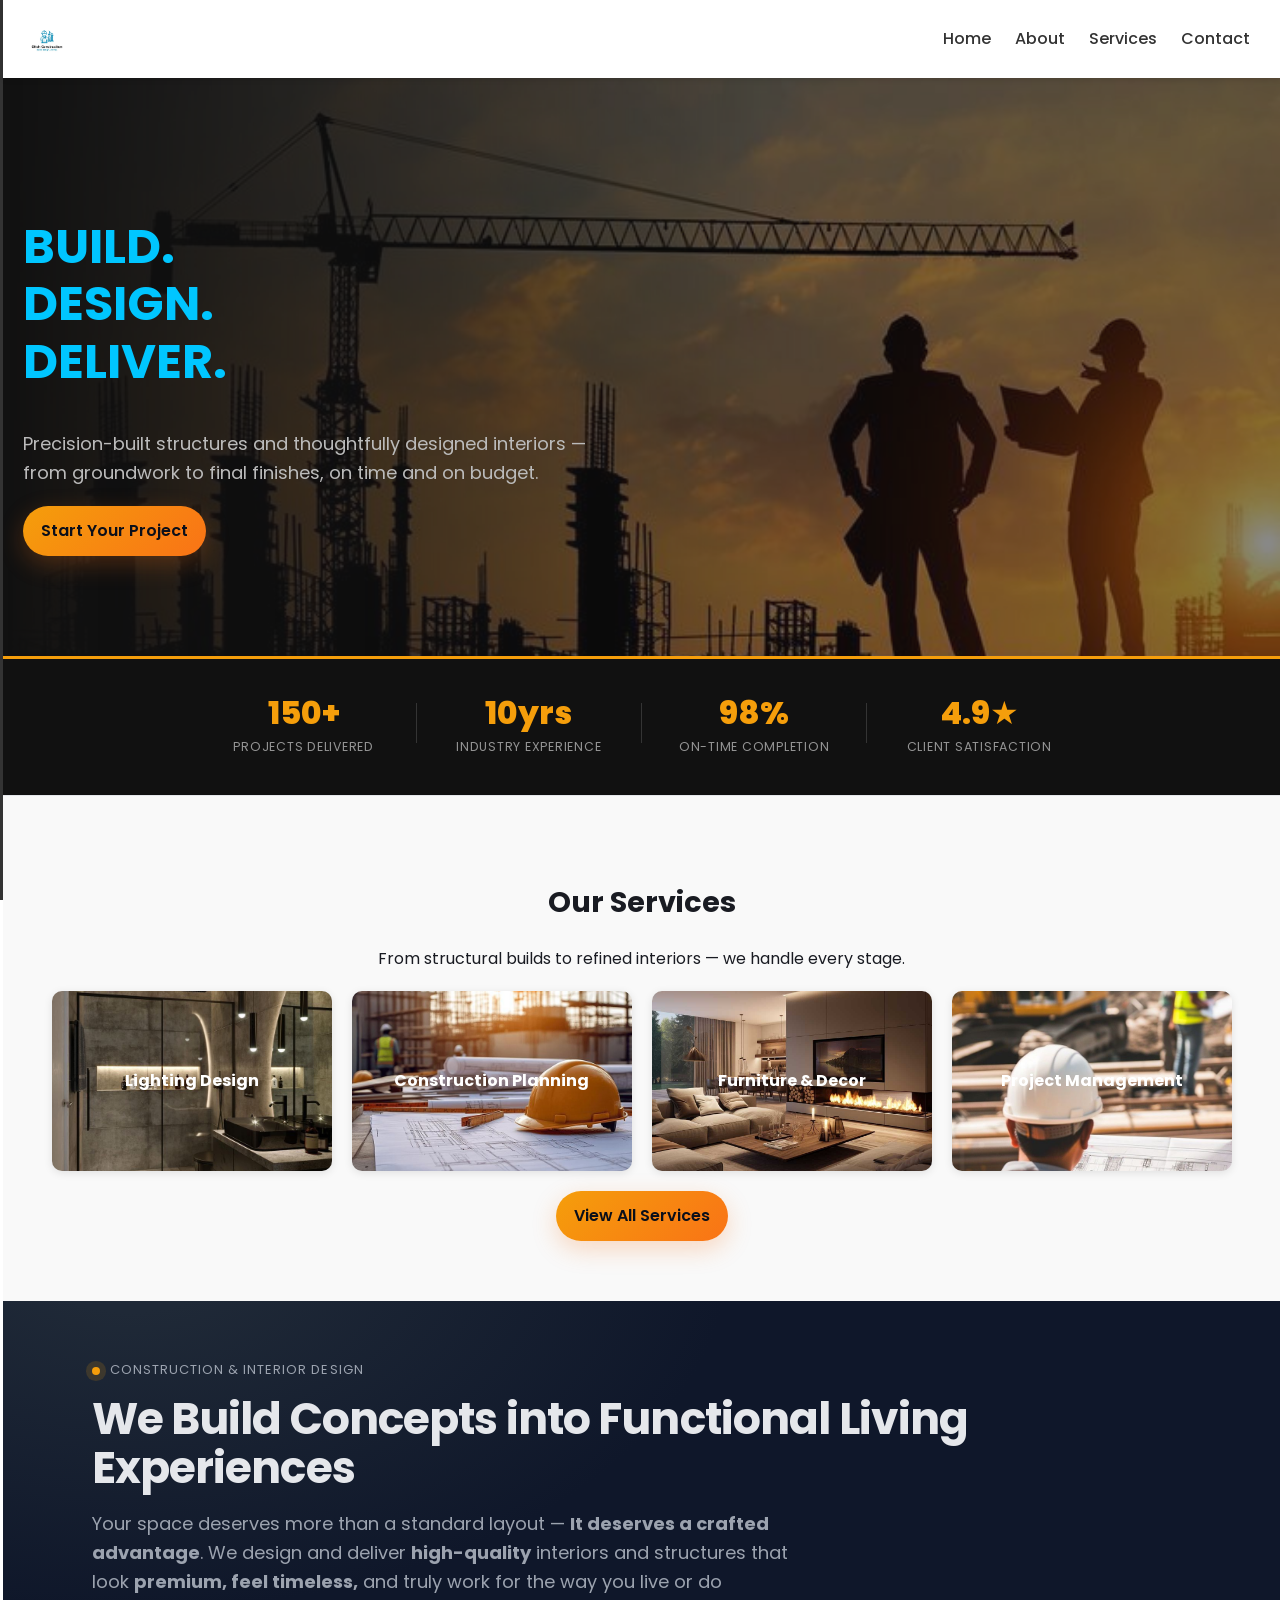
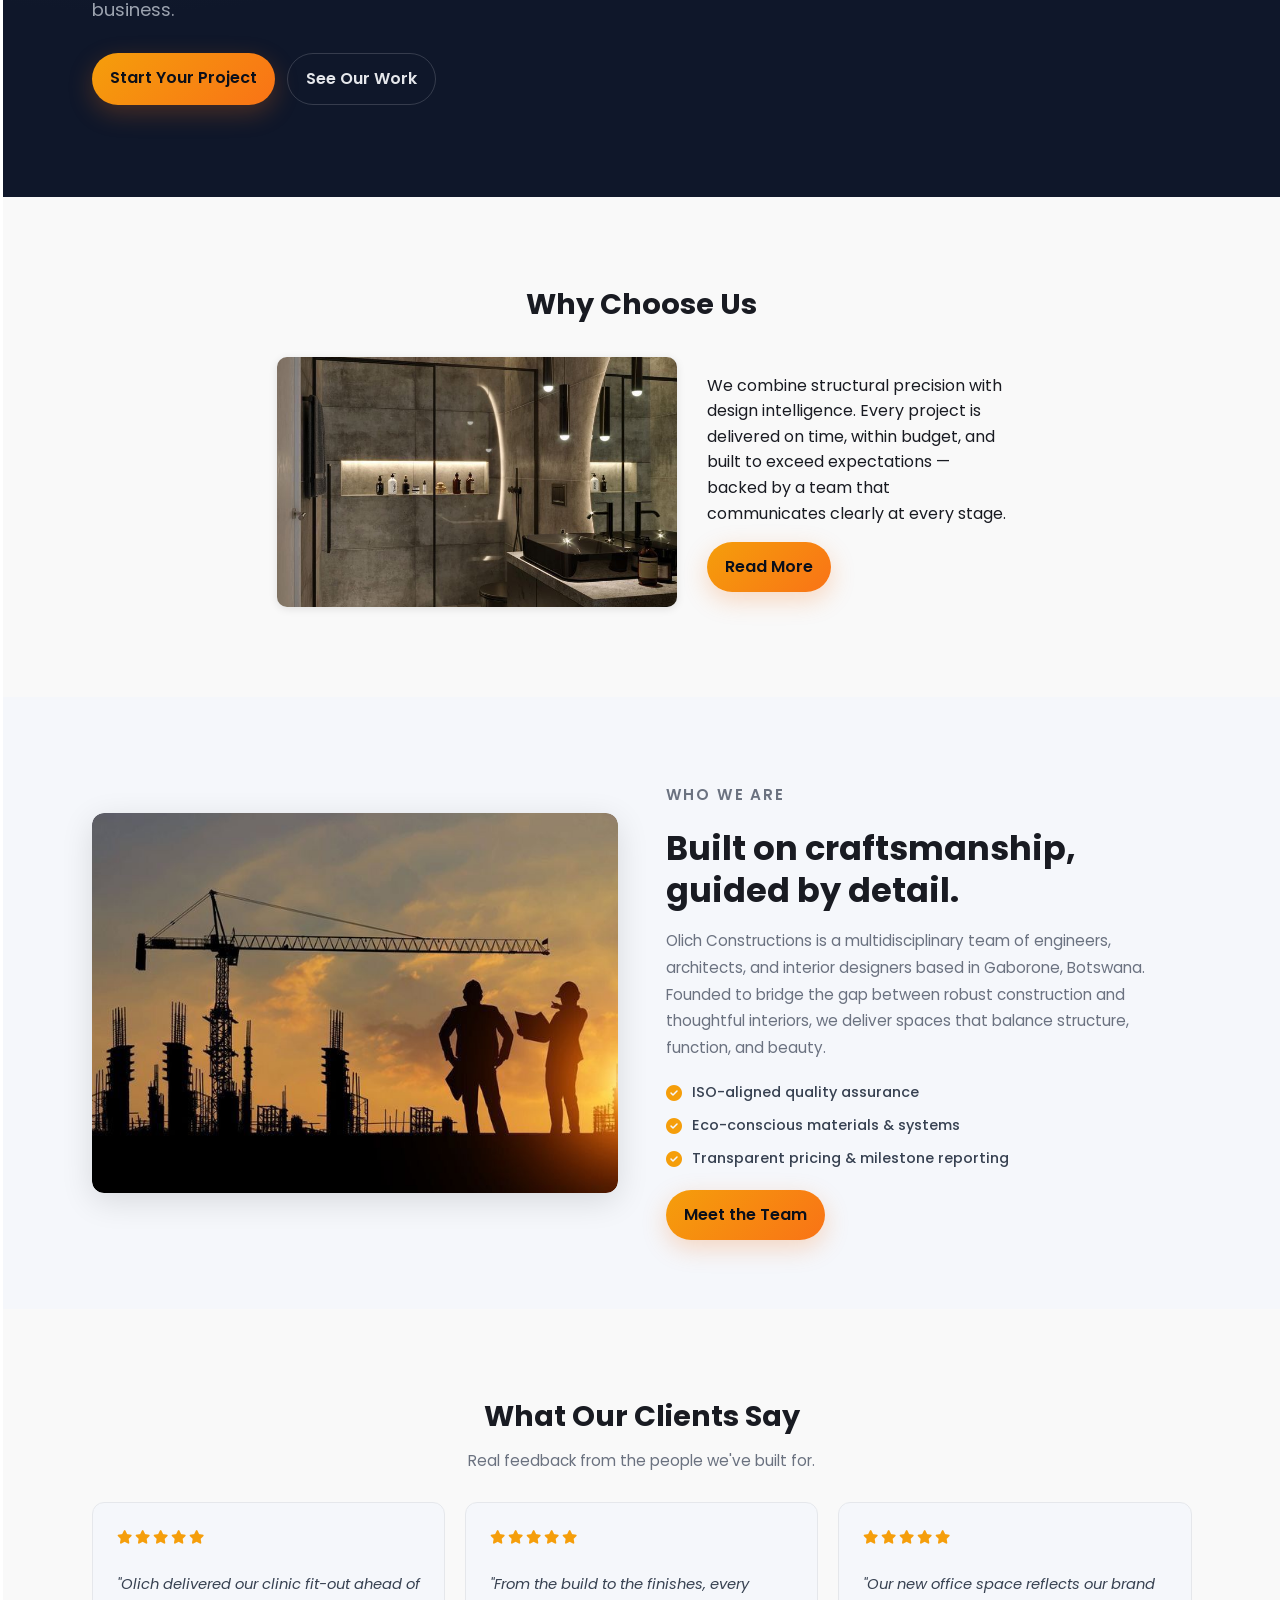
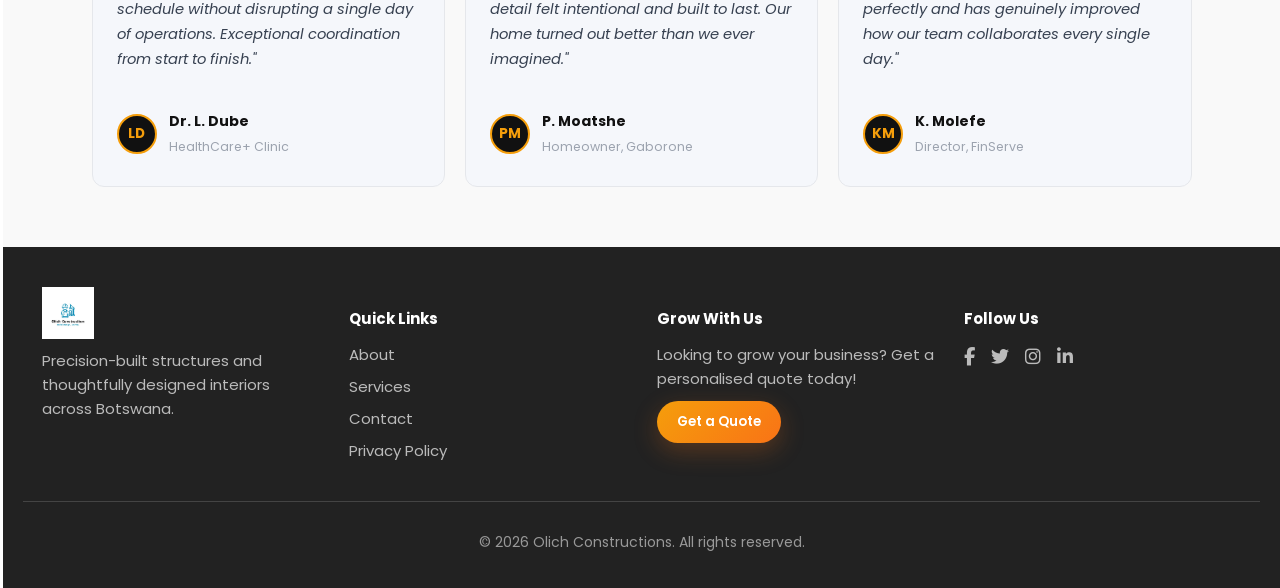
==== index.html @ 6409f601 "Add files via upload" ====
<!DOCTYPE html>
<html lang="en">
<head>
  <meta charset="UTF-8">
  <meta name="viewport" content="width=device-width, initial-scale=1.0">
  <title>Olich Constructions</title>
  <link href="https://fonts.googleapis.com/css2?family=Poppins:wght@400;600&display=swap" rel="stylesheet">
  <link rel="stylesheet" href="base.css">
  <link rel="stylesheet" href="style.css">
  <link rel="stylesheet" href="https://cdnjs.cloudflare.com/ajax/libs/font-awesome/6.4.0/css/all.min.css">
  <link rel="stylesheet" href="https://unpkg.com/aos@2.3.1/dist/aos.css">
</head>
<body>

  <!-- Header -->
  <header>
    <a href="index.html" class="logo">
      <img src="Olich_logo.png" alt="Olich Constructions" class="logo-img">
    </a>
    <nav>
      <a href="index.html">Home</a>
      <a href="about.html">About</a>
      <a href="services.html">Services</a>
      <a href="contact.html">Contact</a>
    </nav>
  </header>

  <!-- Hero -->
  <section class="hero minimal-hero">
    <div class="hero-content">
      <h1>
        <span>Build.</span>
        <span>Design.</span>
        <span>Deliver.</span>
      </h1>
      <p>Precision-built structures and thoughtfully designed interiors — from groundwork to final finishes, on time and on budget.</p>
      <a href="contact.html" class="btn btn-primary">Start Your Project</a>
    </div>
  </section>

  <!-- Stats Bar -->
  <section class="stats-bar">
    <div class="stats-bar-inner">
      <div class="stat-item" data-aos="fade-up" data-aos-delay="0">
        <span class="stat-num">150+</span>
        <span class="stat-label">Projects Delivered</span>
      </div>
      <div class="stat-divider"></div>
      <div class="stat-item" data-aos="fade-up" data-aos-delay="100">
        <span class="stat-num">10yrs</span>
        <span class="stat-label">Industry Experience</span>
      </div>
      <div class="stat-divider"></div>
      <div class="stat-item" data-aos="fade-up" data-aos-delay="200">
        <span class="stat-num">98%</span>
        <span class="stat-label">On-Time Completion</span>
      </div>
      <div class="stat-divider"></div>
      <div class="stat-item" data-aos="fade-up" data-aos-delay="300">
        <span class="stat-num">4.9★</span>
        <span class="stat-label">Client Satisfaction</span>
      </div>
    </div>
  </section>

  <!-- Features -->
  <section class="section">
    <h2>Our Services</h2>
    <p>From structural builds to refined interiors — we handle every stage.</p>
    <div class="two-images">
      <div class="card" style="background-image: url('img5.jpeg');">Lighting Design</div>
      <div class="card" style="background-image: url('img1.jpeg');">Construction Planning</div>
      <div class="card" style="background-image: url('img4.jpeg');">Furniture & Decor</div>
      <div class="card" style="background-image: url('img3.jpeg');">Project Management</div>
    </div>
    <a href="services.html" class="btn btn-primary">View All Services</a>
  </section>

  <!-- Dev Marketing -->
  <section class="dev-marketing" aria-labelledby="dev-title">
    <div class="dev-wrap">
      <span class="eyebrow"><span class="dot" aria-hidden="true"></span> Construction & Interior Design</span>
      <h2 id="dev-title">We Build Concepts into Functional Living Experiences</h2>
      <p class="lead">
        Your space deserves more than a standard layout — <strong>It deserves a crafted advantage</strong>.
        We design and deliver <strong>high-quality</strong> interiors and structures that look <strong>premium, feel timeless,</strong>
        and truly work for the way you live or do business.
      </p>
      <div class="cta-row">
        <a class="btn btn-primary" href="contact.html">Start Your Project</a>
        <a class="btn btn-ghost" href="about.html">See Our Work</a>
      </div>
    </div>
  </section>

  <!-- Why Choose Us -->
  <section class="section">
    <h2>Why Choose Us</h2>
    <div class="content-row">
      <div class="large-image card" style="background-image: url(img5.jpeg);"></div>
      <div class="text">
        <p>We combine structural precision with design intelligence. Every project is delivered on time, within budget, and built to exceed expectations — backed by a team that communicates clearly at every stage.</p>
        <a href="about.html" class="btn btn-primary">Read More</a>
      </div>
    </div>
  </section>

  <!-- About Snapshot -->
  <section class="about-snapshot" data-aos="fade-up">
    <div class="about-snapshot-inner">
      <div class="about-snapshot-img">
        <img src="img2.jpeg" alt="Olich Constructions team on site">
      </div>
      <div class="about-snapshot-copy">
        <p class="snapshot-tag">Who We Are</p>
        <h2>Built on craftsmanship,<br>guided by detail.</h2>
        <p>Olich Constructions is a multidisciplinary team of engineers, architects, and interior designers based in Gaborone, Botswana. Founded to bridge the gap between robust construction and thoughtful interiors, we deliver spaces that balance structure, function, and beauty.</p>
        <ul class="snapshot-list">
          <li><i class="fas fa-check-circle"></i> ISO-aligned quality assurance</li>
          <li><i class="fas fa-check-circle"></i> Eco-conscious materials & systems</li>
          <li><i class="fas fa-check-circle"></i> Transparent pricing & milestone reporting</li>
        </ul>
        <a href="about.html" class="btn btn-primary" style="margin-top:1.2rem; display:inline-block;">Meet the Team</a>
      </div>
    </div>
  </section>

  <!-- Testimonials -->
  <section class="testimonials-home section">
    <h2>What Our Clients Say</h2>
    <p class="testimonials-sub">Real feedback from the people we've built for.</p>
    <div class="testimonials-grid">

      <div class="testimonial-card" data-aos="fade-up" data-aos-delay="0">
        <div class="t-stars">
          <i class="fas fa-star"></i><i class="fas fa-star"></i><i class="fas fa-star"></i><i class="fas fa-star"></i><i class="fas fa-star"></i>
        </div>
        <p class="t-quote">"Olich delivered our clinic fit-out ahead of schedule without disrupting a single day of operations. Exceptional coordination from start to finish."</p>
        <div class="t-author">
          <div class="t-avatar">LD</div>
          <div>
            <strong>Dr. L. Dube</strong>
            <span>HealthCare+ Clinic</span>
          </div>
        </div>
      </div>

      <div class="testimonial-card" data-aos="fade-up" data-aos-delay="100">
        <div class="t-stars">
          <i class="fas fa-star"></i><i class="fas fa-star"></i><i class="fas fa-star"></i><i class="fas fa-star"></i><i class="fas fa-star"></i>
        </div>
        <p class="t-quote">"From the build to the finishes, every detail felt intentional and built to last. Our home turned out better than we ever imagined."</p>
        <div class="t-author">
          <div class="t-avatar">PM</div>
          <div>
            <strong>P. Moatshe</strong>
            <span>Homeowner, Gaborone</span>
          </div>
        </div>
      </div>

      <div class="testimonial-card" data-aos="fade-up" data-aos-delay="200">
        <div class="t-stars">
          <i class="fas fa-star"></i><i class="fas fa-star"></i><i class="fas fa-star"></i><i class="fas fa-star"></i><i class="fas fa-star"></i>
        </div>
        <p class="t-quote">"Our new office space reflects our brand perfectly and has genuinely improved how our team collaborates every single day."</p>
        <div class="t-author">
          <div class="t-avatar">KM</div>
          <div>
            <strong>K. Molefe</strong>
            <span>Director, FinServe</span>
          </div>
        </div>
      </div>

    </div>
  </section>

  <!-- Footer -->
  <footer>
    <div class="footer-container">
      <div class="footer-col">
        <img src="Olich_logo.png" alt="Olich Constructions" style="height:52px; margin-bottom:10px; display:block;">
        <p>Precision-built structures and thoughtfully designed interiors across Botswana.</p>
      </div>
      <div class="footer-col">
        <h4>Quick Links</h4>
        <ul>
          <li><a href="about.html">About</a></li>
          <li><a href="services.html">Services</a></li>
          <li><a href="contact.html">Contact</a></li>
          <li><a href="#">Privacy Policy</a></li>
        </ul>
      </div>
      <div class="footer-col">
        <h4>Grow With Us</h4>
        <p>Looking to grow your business? Get a personalised quote today!</p>
        <button class="quote-button">Get a Quote</button>
      </div>
      <div class="footer-col">
        <h4>Follow Us</h4>
        <div class="social-icons">
          <a href="#"><i class="fab fa-facebook-f"></i></a>
          <a href="#"><i class="fab fa-twitter"></i></a>
          <a href="#"><i class="fab fa-instagram"></i></a>
          <a href="#"><i class="fab fa-linkedin-in"></i></a>
        </div>
      </div>
    </div>
    <div class="footer-bottom">
      <p>© <span id="year"></span> Olich Constructions. All rights reserved.</p>
    </div>
  </footer>

  <script src="https://unpkg.com/aos@2.3.1/dist/aos.js"></script>
  <script>
    AOS.init({ duration: 800, once: true });
    document.getElementById('year').textContent = new Date().getFullYear();
  </script>

</body>
</html>
---- base.css ----
/* =============================================
   BASE.CSS — Olich Constructions
   Shared across all pages. Link this FIRST
   in every HTML file, before the page CSS.
   ============================================= */

/* ── CSS Variables ── */
:root {
  --bg:         #ffffff;
  --bg-soft:    #f5f7fb;
  --ink:        #191b22;
  --muted:      #6b7280;
  --brand:      #0d6efd;
  --brand-dark: #0a58ca;
  --accent:     #f59e0b;
  --accent-alt: #f97316;
  --card:       #f5f7fb;
  --line:       #e5e7eb;
  --dark:       #222222;
}

/* ── Reset ── */
*, *::before, *::after { box-sizing: border-box; }
html, body { height: 100%; }
body {
  margin: 0;
  font-family: 'Poppins', system-ui, -apple-system, Segoe UI, Roboto, Helvetica, Arial, sans-serif;
  color: var(--ink);
  background: var(--bg);
  line-height: 1.6;
}

/* ── Utility ── */
.container {
  width: min(1100px, 92%);
  margin-inline: auto;
}

/* ── Header / Nav ── */
header {
  display: flex;
  justify-content: space-between;
  align-items: center;
  padding: 15px 20px;
  background: #fff;
  position: sticky;
  top: 0;
  z-index: 1000;
  box-shadow: 0 2px 5px rgba(0,0,0,0.1);
}

.logo {
  display: flex;
  align-items: center;
  text-decoration: none;
  font-weight: 700;
  font-size: 1.1rem;
  color: var(--ink);
}

.logo-img {
  height: 92px;
  width: auto;
  display: block;
}

nav a {
  margin: 0 10px;
  text-decoration: none;
  color: #333;
  font-weight: 500;
  transition: color 0.3s;
}

nav a:hover {
  color: var(--brand);
}

/* ── Buttons ── */
.btn {
  border: 0;
  padding: 12px 18px;
  border-radius: 999px;
  font-weight: 600;
  font-family: inherit;
  cursor: pointer;
  transition: transform .15s ease, box-shadow .2s ease, background .2s ease;
  will-change: transform;
  text-decoration: none;
  display: inline-block;
}

.btn-primary {
  background: linear-gradient(135deg, var(--accent), var(--accent-alt));
  color: #0b0f1a;
  box-shadow: 0 8px 24px rgba(249,115,22,.25);
}
.btn-primar:hover { transform: translateY(-1px); }

.btn-ghost {
  background: transparent;
  color: var(--ink);
  border: 1px solid rgba(229,231,235,.5);
}
.btn-ghost:hover { background: rgba(0,0,0,.04); }

.quote-button {
  background: linear-gradient(135deg, var(--accent), var(--accent-alt));
  color: #fff;
  box-shadow: 0 8px 24px rgba(249,115,22,.25);
  border: 0;
  padding: 11px 20px;
  border-radius: 999px;
  font-weight: 600;
  font-family: inherit;
  cursor: pointer;
  transition: transform .15s ease, box-shadow .2s ease, background .2s ease;
  will-change: transform;
}
.quote-button:hover {
  background: linear-gradient(135deg, var(--accent-alt), #e85d04);
  transform: translateY(-2px);
}

/* ── Footer ── */
footer {
  background: var(--dark);
  color: #ddd;
  padding: 40px 20px 20px;
  font-size: 15px;
}

.footer-container {
  display: grid;
  grid-template-columns: repeat(auto-fit, minmax(220px, 1fr));
  gap: 30px;
  max-width: 1200px;
  margin: auto;
}

.footer-col h3,
.footer-col h4 {
  color: #fff;
  margin-bottom: 12px;
}

.footer-col p {
  margin: 0 0 10px;
  line-height: 1.6;
  color: #bbb;
}

.footer-col ul {
  list-style: none;
  padding: 0;
  margin: 0;
}

.footer-col ul li { margin-bottom: 8px; }

.footer-col ul li a {
  text-decoration: none;
  color: #bbb;
  transition: color 0.3s;
}
.footer-col ul li a:hover { color: #fff; }

.footer-col .social-icons a {
  display: inline-block;
  margin-right: 12px;
  color: #bbb;
  font-size: 18px;
  transition: color 0.3s;
}
.footer-col .social-icons a:hover { color: #fff; }

.footer-bottom {
  text-align: center;
  border-top: 1px solid #444;
  margin-top: 30px;
  padding-top: 15px;
  font-size: 14px;
  color: #999;
}

/* ── Shared Responsive ── */
@media (max-width: 768px) {
  header {
    flex-direction: column;
    text-align: center;
    gap: 8px;
  }
  nav a {
    display: inline-block;
    margin: 4px 8px;
  }
}
---- style.css ----
/* =============================================
   STYLE.CSS — Home page specific styles only
   base.css must be loaded before this file
   ============================================= */

body {
  border-left: 3px solid #333;
}

/* ── Hero ── */
.minimal-hero {
  position: relative;
  background: #111;
  color: #fff;
  padding: 100px 20px;
  display: flex;
  align-items: center;
  min-height: 400px;
  overflow: hidden;
}

.hero-content {
  position: relative;
  z-index: 2;
  max-width: 600px;
}

.minimal-hero h1 {
  font-size: 3rem;
  font-weight: 700;
  line-height: 1.2;
  text-transform: uppercase;
}

.minimal-hero h1 span {
  display: block;
  color: #00c6ff;
}

.minimal-hero p {
  margin-top: 15px;
  font-size: 18px;
  color: #bbb;
}

.minimal-hero::before {
  content: "";
  position: absolute;
  top: 0; right: 0; bottom: 0; left: 0;
  background: url('img2.jpeg') no-repeat right center / cover;
  opacity: 0.5;
  z-index: 1;
  mask-image: linear-gradient(to left, rgba(0,0,0,1) 40%, rgba(0,0,0,0) 100%);
  -webkit-mask-image: linear-gradient(to left, rgba(0,0,0,1) 40%, rgba(0,0,0,0) 100%);
}

/* ── Sections ── */
.section {
  padding: 60px 20px;
  text-align: center;
  max-width: 1300px;
  margin: auto;
}

.section:nth-child(even) { background: #f9f9f9; }

h2 {
  margin-bottom: 20px;
  font-size: 1.8rem;
}

/* ── Feature Cards ── */
.two-images {
  display: flex;
  justify-content: center;
  gap: 20px;
  margin: 20px 0;
  flex-wrap: wrap;
}

.card {
  width: 250px;
  height: 180px;
  background-size: cover;
  background-position: center;
  border-radius: 10px;
  box-shadow: 0 2px 8px rgba(0,0,0,0.1);
  display: flex;
  align-items: center;
  justify-content: center;
  color: white;
  font-weight: bold;
  transition: transform 0.3s;
}
.card:hover { transform: translateY(-5px); }

.two-images .card,
.large-image {
  width: 280px;
  height: 180px;
  display: flex;
  align-items: center;
  justify-content: center;
  font-weight: bold;
}

.large-image {
  width: 400px;
  height: 250px;
}

/* ── Hero button (home uses .button not .btn) ── */
.button {
  border: 0;
  padding: 12px 18px;
  border-radius: 999px;
  font-weight: 600;
  font-family: inherit;
  cursor: pointer;
  transition: transform .15s ease, box-shadow .2s ease, background .2s ease;
  will-change: transform;
  background: linear-gradient(135deg, var(--accent), var(--accent-alt));
  color: #0b0f1a;
  box-shadow: 0 8px 24px rgba(249,115,22,.25);
}
.button:hover {
  background: #0056b3;
  transform: translateY(-3px);
  box-shadow: 0 6px 18px rgba(0,91,187,0.5);
}

/* ── Content Row ── */
.content-row {
  display: flex;
  justify-content: center;
  align-items: flex-start;
  gap: 30px;
  margin: 30px 0;
  flex-wrap: wrap;
}
.content-row .text {
  max-width: 300px;
  text-align: left;
}

/* ── Dev Marketing Section ── */
.dev-marketing {
  --bg: #0f172a;
  --text: #e5e7eb;
  --muted: #9ca3af;
  --accent: #f59e0b;
  color: var(--text);
  background: radial-gradient(1000px 600px at 10% -10%, #1f2937 10%, var(--bg) 60%);
  padding: 56px 18px;
}

.dev-wrap { max-width: 1100px; margin: 0 auto; }

.eyebrow {
  display: inline-flex;
  align-items: center;
  gap: 10px;
  font-size: 13px;
  letter-spacing: .08em;
  text-transform: uppercase;
  color: var(--muted);
  margin-bottom: 14px;
}
.eyebrow .dot {
  width: 8px; height: 8px; border-radius: 50%;
  background: var(--accent);
  box-shadow: 0 0 0 6px rgba(245,158,11,.15);
}

#dev-title {
  font-size: clamp(28px, 4.2vw, 44px);
  line-height: 1.1;
  margin: 0 0 14px;
  letter-spacing: -0.02em;
}

.lead {
  max-width: 64ch;
  color: var(--muted);
  font-size: clamp(14px, 2.2vw, 18px);
  line-height: 1.6;
  margin-bottom: 28px;
}

.cta-row {
  display: flex;
  flex-wrap: wrap;
  gap: 12px;
  margin-bottom: 36px;
}

/* dev-marketing overrides btn colors for dark bg */
.dev-marketing .btn-ghost {
  color: var(--text);
  border-color: rgba(229,231,235,.18);
}
.dev-marketing .btn-ghost:hover { background: rgba(255,255,255,.04); }

/* ── Logo ── */
.logo { display: flex; align-items: center; text-decoration: none; }
.logo-img { height: 48px; width: auto; display: block; }

/* ── Stats Bar ── */
.stats-bar {
  background: #fff;
  border-top: 1px solid #e5e7eb;
  border-bottom: 1px solid #e5e7eb;
  padding: 0;
}
.stats-bar-inner {
  display: flex;
  justify-content: center;
  align-items: stretch;
  max-width: 1300px;
  margin: 0 auto;
  flex-wrap: wrap;
}
.stat-item {
  display: flex;
  flex-direction: column;
  align-items: center;
  justify-content: center;
  padding: 28px 48px;
  text-align: center;
  gap: 4px;
}
.stat-num {
  font-size: 2rem;
  font-weight: 800;
  color: #191b22;
  line-height: 1;
}
.stat-label {
  font-size: 0.82rem;
  color: #6b7280;
  text-transform: uppercase;
  letter-spacing: 0.06em;
}
.stat-divider {
  width: 1px;
  background: #e5e7eb;
  align-self: stretch;
  margin: 16px 0;
}

/* ── About Snapshot ── */
.about-snapshot {
  background: #f5f7fb;
  padding: 80px 20px;
}
.about-snapshot-inner {
  display: grid;
  grid-template-columns: 1fr 1fr;
  gap: 60px;
  align-items: center;
  max-width: 1100px;
  margin: 0 auto;
}
.about-snapshot-img img {
  width: 100%;
  height: 420px;
  object-fit: cover;
  border-radius: 12px;
  display: block;
  box-shadow: 0 8px 32px rgba(0,0,0,0.12);
}
.snapshot-tag {
  font-size: 0.75rem;
  letter-spacing: 0.12em;
  text-transform: uppercase;
  color: #f59e0b;
  font-weight: 600;
  margin-bottom: 10px;
}
.about-snapshot-copy h2 {
  font-size: clamp(1.6rem, 3vw, 2.2rem);
  line-height: 1.25;
  margin: 0 0 16px;
  text-align: left;
}
.about-snapshot-copy > p {
  color: #6b7280;
  font-size: 0.95rem;
  line-height: 1.75;
  margin-bottom: 20px;
}
.snapshot-list {
  list-style: none;
  padding: 0;
  margin: 0;
  display: flex;
  flex-direction: column;
  gap: 10px;
}
.snapshot-list li {
  display: flex;
  align-items: center;
  gap: 10px;
  font-size: 0.92rem;
  color: #333;
}
.snapshot-list li i {
  color: #f59e0b;
  font-size: 1rem;
  flex-shrink: 0;
}

/* ── Testimonials ── */
.testimonials-home { background: #fff; }
.testimonials-sub {
  color: #6b7280;
  margin: -12px 0 32px;
  font-size: 0.95rem;
}
.testimonials-grid {
  display: grid;
  grid-template-columns: repeat(3, 1fr);
  gap: 20px;
  max-width: 1100px;
  margin: 0 auto;
}
.testimonial-card {
  background: #f5f7fb;
  border: 1px solid #e5e7eb;
  border-radius: 12px;
  padding: 28px 24px;
  text-align: left;
  display: flex;
  flex-direction: column;
  gap: 14px;
}
.t-stars { color: #f59e0b; font-size: 0.85rem; display: flex; gap: 3px; }
.t-quote {
  font-size: 0.92rem;
  color: #374151;
  line-height: 1.7;
  margin: 0;
  flex: 1;
}
.t-author {
  display: flex;
  align-items: center;
  gap: 12px;
  margin-top: 4px;
}
.t-avatar {
  width: 40px; height: 40px;
  border-radius: 50%;
  background: #191b22;
  color: #f59e0b;
  display: grid;
  place-items: center;
  font-weight: 700;
  font-size: 0.85rem;
  flex-shrink: 0;
}
.t-author strong { display: block; font-size: 0.88rem; color: #191b22; }
.t-author span   { font-size: 0.78rem; color: #9ca3af; }

/* ── Responsive (home-specific) ── */
@media (max-width: 900px) {
  .about-snapshot-inner { grid-template-columns: 1fr; gap: 32px; }
  .about-snapshot-img img { height: 280px; }
  .testimonials-grid { grid-template-columns: 1fr 1fr; }
}

@media (max-width: 768px) {
  .two-images .card,
  .large-image {
    width: 100%;
    max-width: 90%;
    height: 160px;
  }
  .content-row { flex-direction: column; align-items: center; }
  .content-row .text { max-width: 90%; text-align: center; }
  .stat-item { padding: 20px 24px; }
  .stat-divider { display: none; }
  .stats-bar-inner { display: grid; grid-template-columns: 1fr 1fr; }
  .testimonials-grid { grid-template-columns: 1fr; }
  .about-snapshot { padding: 50px 20px; }
}

/* ── Logo in header ── */
.logo-link { display: flex; align-items: center; text-decoration: none; }
.logo-img  { height: 48px; width: auto; display: block; }

/* ── Stats Bar ── */
.stats-bar {
  background: #111;
  padding: 28px 20px;
  border-top: 3px solid #f59e0b;
}
.stats-bar-inner {
  display: flex;
  justify-content: center;
  align-items: center;
  gap: 0;
  max-width: 900px;
  margin: 0 auto;
  flex-wrap: wrap;
}
.stat-item {
  display: flex;
  flex-direction: column;
  align-items: center;
  padding: 10px 36px;
  flex: 1 1 120px;
}
.stat-num {
  font-size: 2rem;
  font-weight: 800;
  color: #f59e0b;
  line-height: 1;
}
.stat-label {
  font-size: 0.78rem;
  color: rgba(255,255,255,0.55);
  text-transform: uppercase;
  letter-spacing: 0.06em;
  margin-top: 4px;
}
.stat-divider {
  width: 1px;
  height: 40px;
  background: rgba(255,255,255,0.15);
  flex-shrink: 0;
}

/* ── About Snapshot ── */
.about-snapshot {
  background: #f5f7fb;
  padding: 70px 20px;
}
.about-snapshot-inner {
  display: grid;
  grid-template-columns: 1fr 1fr;
  gap: 3rem;
  align-items: center;
  max-width: 1100px;
  margin: 0 auto;
}
.about-snapshot-img {
  border-radius: 12px;
  overflow: hidden;
  box-shadow: 0 8px 32px rgba(0,0,0,0.12);
}
.about-snapshot-img img {
  width: 100%;
  height: 380px;
  object-fit: cover;
  display: block;
}
.about-snapshot-copy { text-align: left; }
.snapshot-tag {
  font-size: 0.75rem;
  letter-spacing: 0.12em;
  text-transform: uppercase;
  color: #f59e0b;
  font-weight: 600;
  margin-bottom: 10px;
}
.about-snapshot-copy h2 {
  font-size: clamp(1.5rem, 2.8vw, 2.1rem);
  line-height: 1.25;
  margin: 0 0 16px;
  color: #191b22;
}
.about-snapshot-copy p {
  color: #6b7280;
  font-size: 0.95rem;
  line-height: 1.75;
  margin-bottom: 20px;
}
.snapshot-list {
  list-style: none;
  padding: 0;
  margin: 0;
  display: flex;
  flex-direction: column;
  gap: 10px;
}
.snapshot-list li {
  display: flex;
  align-items: center;
  gap: 10px;
  font-size: 0.9rem;
  color: #374151;
  font-weight: 500;
}
.snapshot-list li i { color: #f59e0b; font-size: 1rem; flex-shrink: 0; }

/* ── Testimonials ── */
.testimonials-home { background: #fff; }
.testimonials-sub {
  color: #6b7280;
  margin: -10px 0 28px;
  font-size: 0.95rem;
}
.testimonials-grid {
  display: grid;
  grid-template-columns: repeat(3, 1fr);
  gap: 20px;
  max-width: 1100px;
  margin: 0 auto;
}
.testimonial-card {
  background: #f5f7fb;
  border: 1px solid #e5e7eb;
  border-radius: 12px;
  padding: 28px 24px;
  text-align: left;
  position: relative;
}
.t-stars { color: #f59e0b; font-size: 0.85rem; margin-bottom: 14px; display: flex; gap: 3px; }
.t-quote {
  font-size: 0.92rem;
  color: #374151;
  line-height: 1.7;
  margin: 0 0 20px;
  font-style: italic;
}
.t-author { display: flex; align-items: center; gap: 12px; }
.t-avatar {
  width: 40px; height: 40px; border-radius: 50%;
  background: #111;
  border: 2px solid #f59e0b;
  display: grid; place-items: center;
  font-weight: 700; font-size: 0.85rem; color: #f59e0b;
  flex-shrink: 0;
}
.t-author strong { display: block; font-size: 0.88rem; color: #111; }
.t-author span   { font-size: 0.78rem; color: #9ca3af; }

/* ── Responsive additions ── */
@media (max-width: 900px) {
  .about-snapshot-inner { grid-template-columns: 1fr; }
  .about-snapshot-img img { height: 260px; }
  .testimonials-grid { grid-template-columns: 1fr 1fr; }
  .stat-divider { display: none; }
}
@media (max-width: 600px) {
  .testimonials-grid { grid-template-columns: 1fr; }
  .stats-bar-inner { gap: 10px; }
  .stat-item { padding: 10px 20px; }
}
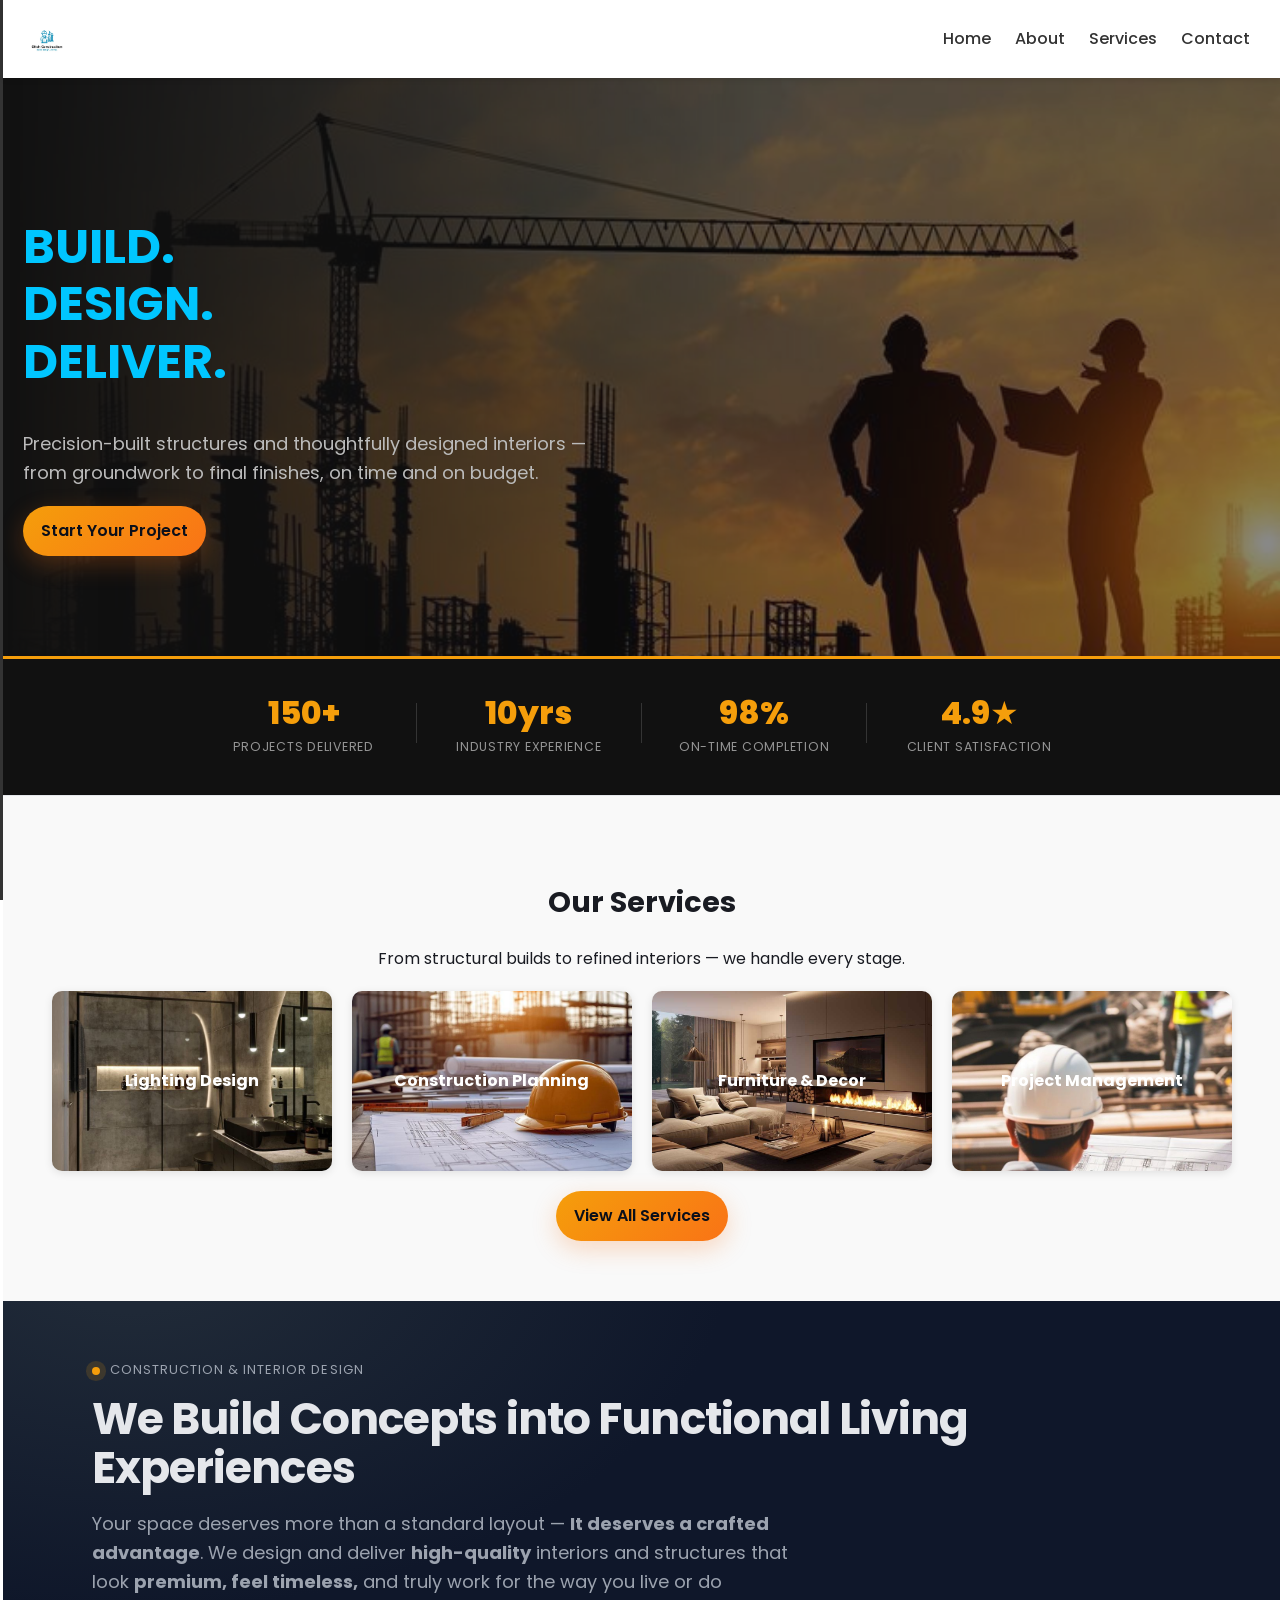
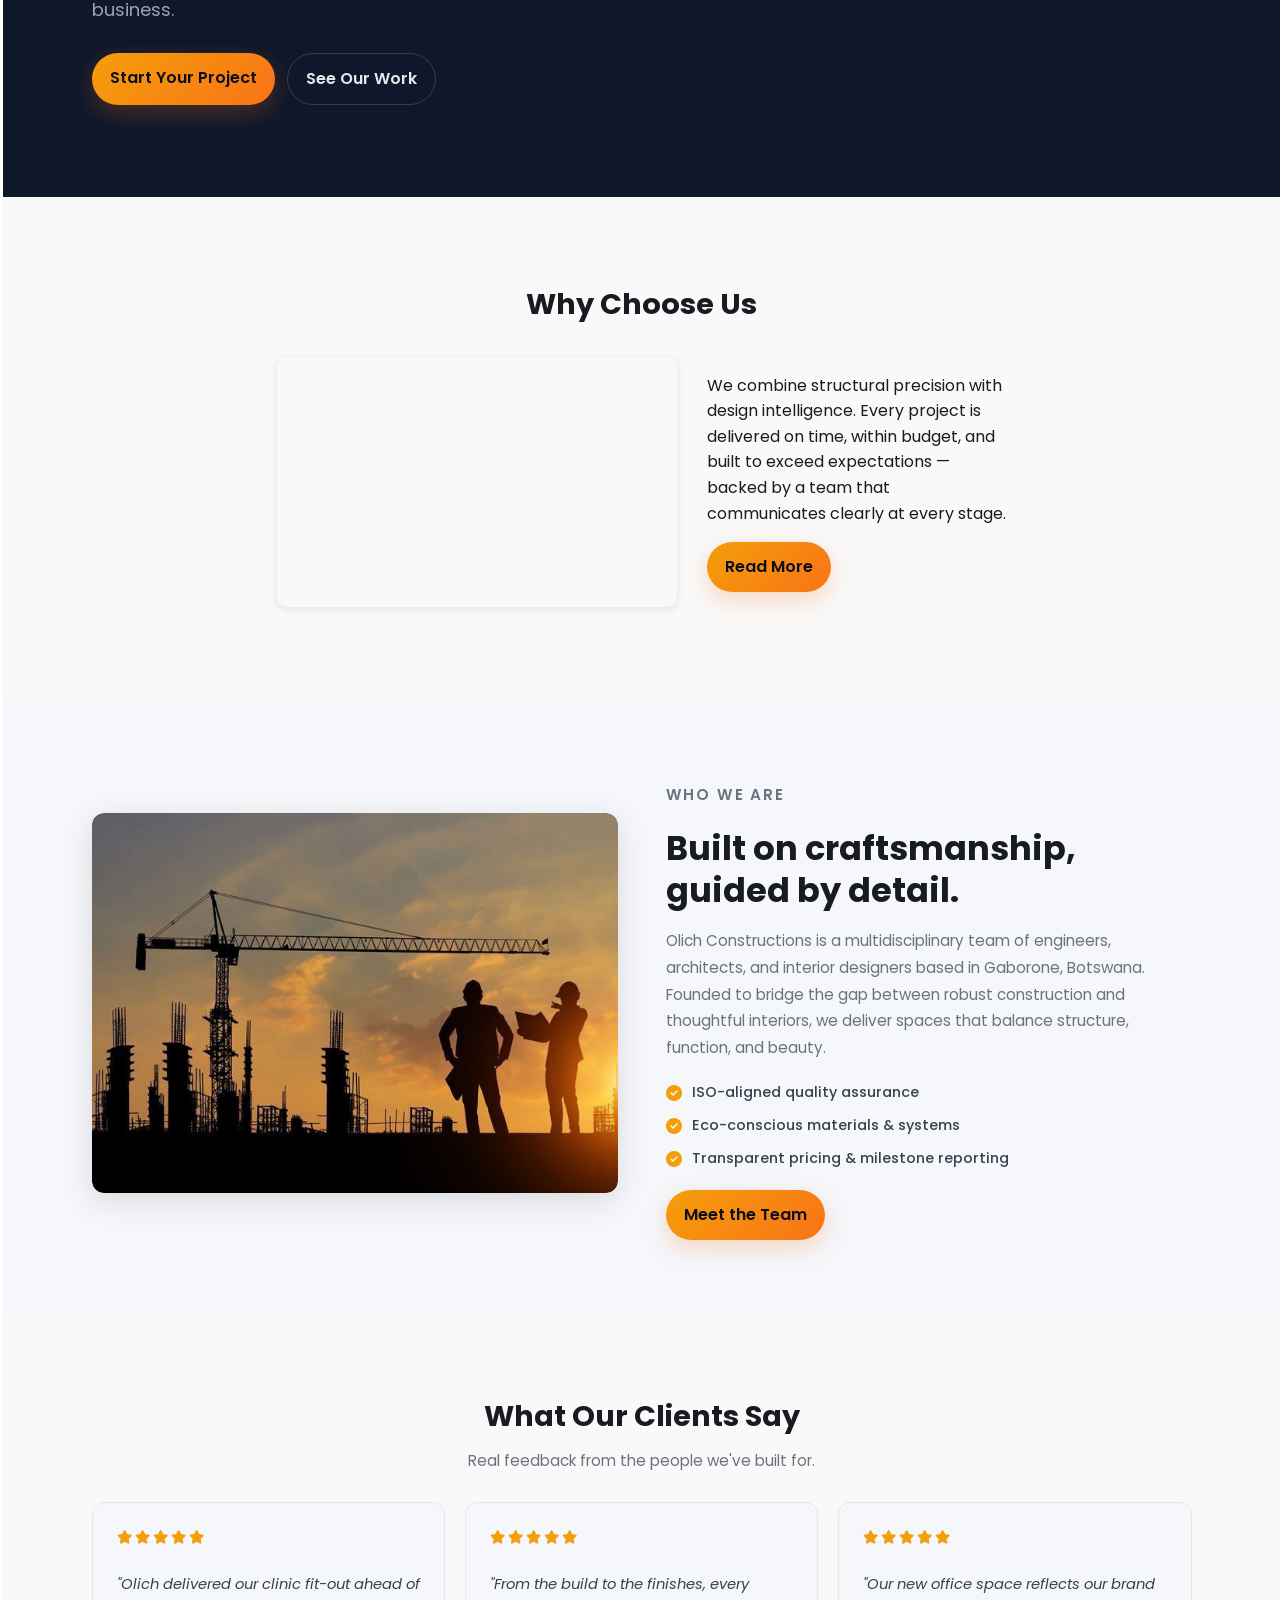
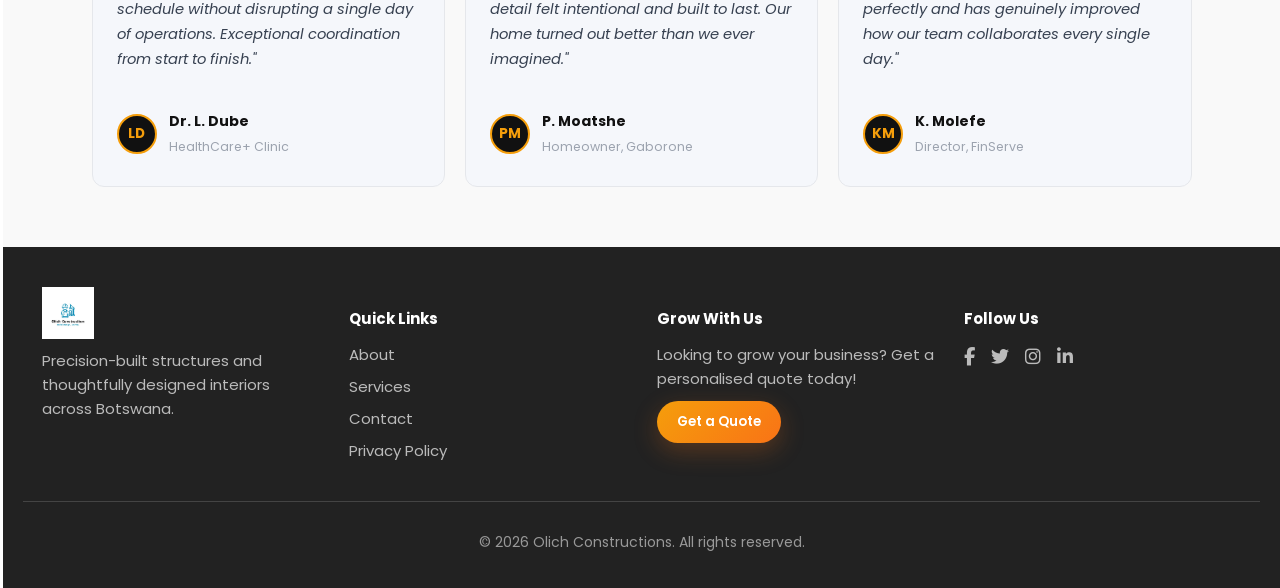
==== commit d98bc8ac: "Update index.html" ====
--- a/index.html
+++ b/index.html
@@ -97,7 +97,7 @@
   <section class="section">
     <h2>Why Choose Us</h2>
     <div class="content-row">
-      <div class="large-image card" style="background-image: url(img5.jpeg);"></div>
+      <div class="large-image card" style="background-image: url(house side view with ALU windows.jpg.jpeg);"></div>
       <div class="text">
         <p>We combine structural precision with design intelligence. Every project is delivered on time, within budget, and built to exceed expectations — backed by a team that communicates clearly at every stage.</p>
         <a href="about.html" class="btn btn-primary">Read More</a>
@@ -189,7 +189,7 @@
           <li><a href="about.html">About</a></li>
           <li><a href="services.html">Services</a></li>
           <li><a href="contact.html">Contact</a></li>
-          <li><a href="#">Privacy Policy</a></li>
+          <li><a href="#privacy">Privacy Policy</a></li>
         </ul>
       </div>
       <div class="footer-col">
@@ -217,6 +217,7 @@
     AOS.init({ duration: 800, once: true });
     document.getElementById('year').textContent = new Date().getFullYear();
   </script>
+  <script src="privacy-modal.js"></script>
 
 </body>
 </html>
--- a/base.css
+++ b/base.css
@@ -183,6 +183,108 @@
   color: #999;
 }
 
+/* ── Privacy Modal ── */
+.privacy-overlay {
+  display: none;
+  position: fixed;
+  inset: 0;
+  background: rgba(0,0,0,0.55);
+  z-index: 9000;
+  align-items: center;
+  justify-content: center;
+  padding: 20px;
+  backdrop-filter: blur(2px);
+}
+ 
+.privacy-overlay.open {
+  display: flex;
+}
+ 
+.privacy-modal {
+  background: #fff;
+  border-radius: 14px;
+  width: min(680px, 100%);
+  max-height: 80vh;
+  display: flex;
+  flex-direction: column;
+  box-shadow: 0 24px 60px rgba(0,0,0,0.2);
+  animation: modalIn 0.22s ease;
+}
+ 
+@keyframes modalIn {
+  from { opacity: 0; transform: translateY(16px); }
+  to   { opacity: 1; transform: translateY(0); }
+}
+ 
+.privacy-modal-header {
+  display: flex;
+  justify-content: space-between;
+  align-items: center;
+  padding: 22px 28px 18px;
+  border-bottom: 1px solid var(--line);
+  flex-shrink: 0;
+}
+ 
+.privacy-modal-header h2 {
+  font-size: 1.15rem;
+  margin: 0;
+  color: var(--ink);
+}
+ 
+.privacy-modal-close {
+  background: none;
+  border: none;
+  cursor: pointer;
+  font-size: 1.3rem;
+  color: var(--muted);
+  padding: 4px 8px;
+  border-radius: 6px;
+  line-height: 1;
+  transition: background 0.2s, color 0.2s;
+}
+.privacy-modal-close:hover { background: var(--bg-soft); color: var(--ink); }
+ 
+.privacy-modal-body {
+  overflow-y: auto;
+  padding: 24px 28px 28px;
+  font-size: 0.9rem;
+  color: #374151;
+  line-height: 1.75;
+}
+ 
+.privacy-modal-body h3 {
+  font-size: 0.92rem;
+  color: var(--ink);
+  margin: 20px 0 6px;
+  font-weight: 700;
+}
+ 
+.privacy-modal-body h3:first-child { margin-top: 0; }
+ 
+.privacy-modal-body p { margin: 0 0 10px; }
+ 
+.privacy-modal-body ul {
+  padding-left: 18px;
+  margin: 6px 0 10px;
+}
+ 
+.privacy-modal-body ul li { margin-bottom: 4px; }
+ 
+.privacy-modal-body a {
+  color: var(--brand);
+  text-decoration: none;
+}
+.privacy-modal-body a:hover { text-decoration: underline; }
+ 
+.privacy-updated {
+  font-size: 0.78rem;
+  color: var(--muted);
+  margin-top: 20px;
+  padding-top: 14px;
+  border-top: 1px solid var(--line);
+}
+ 
+
 /* ── Shared Responsive ── */
 @media (max-width: 768px) {
   header {
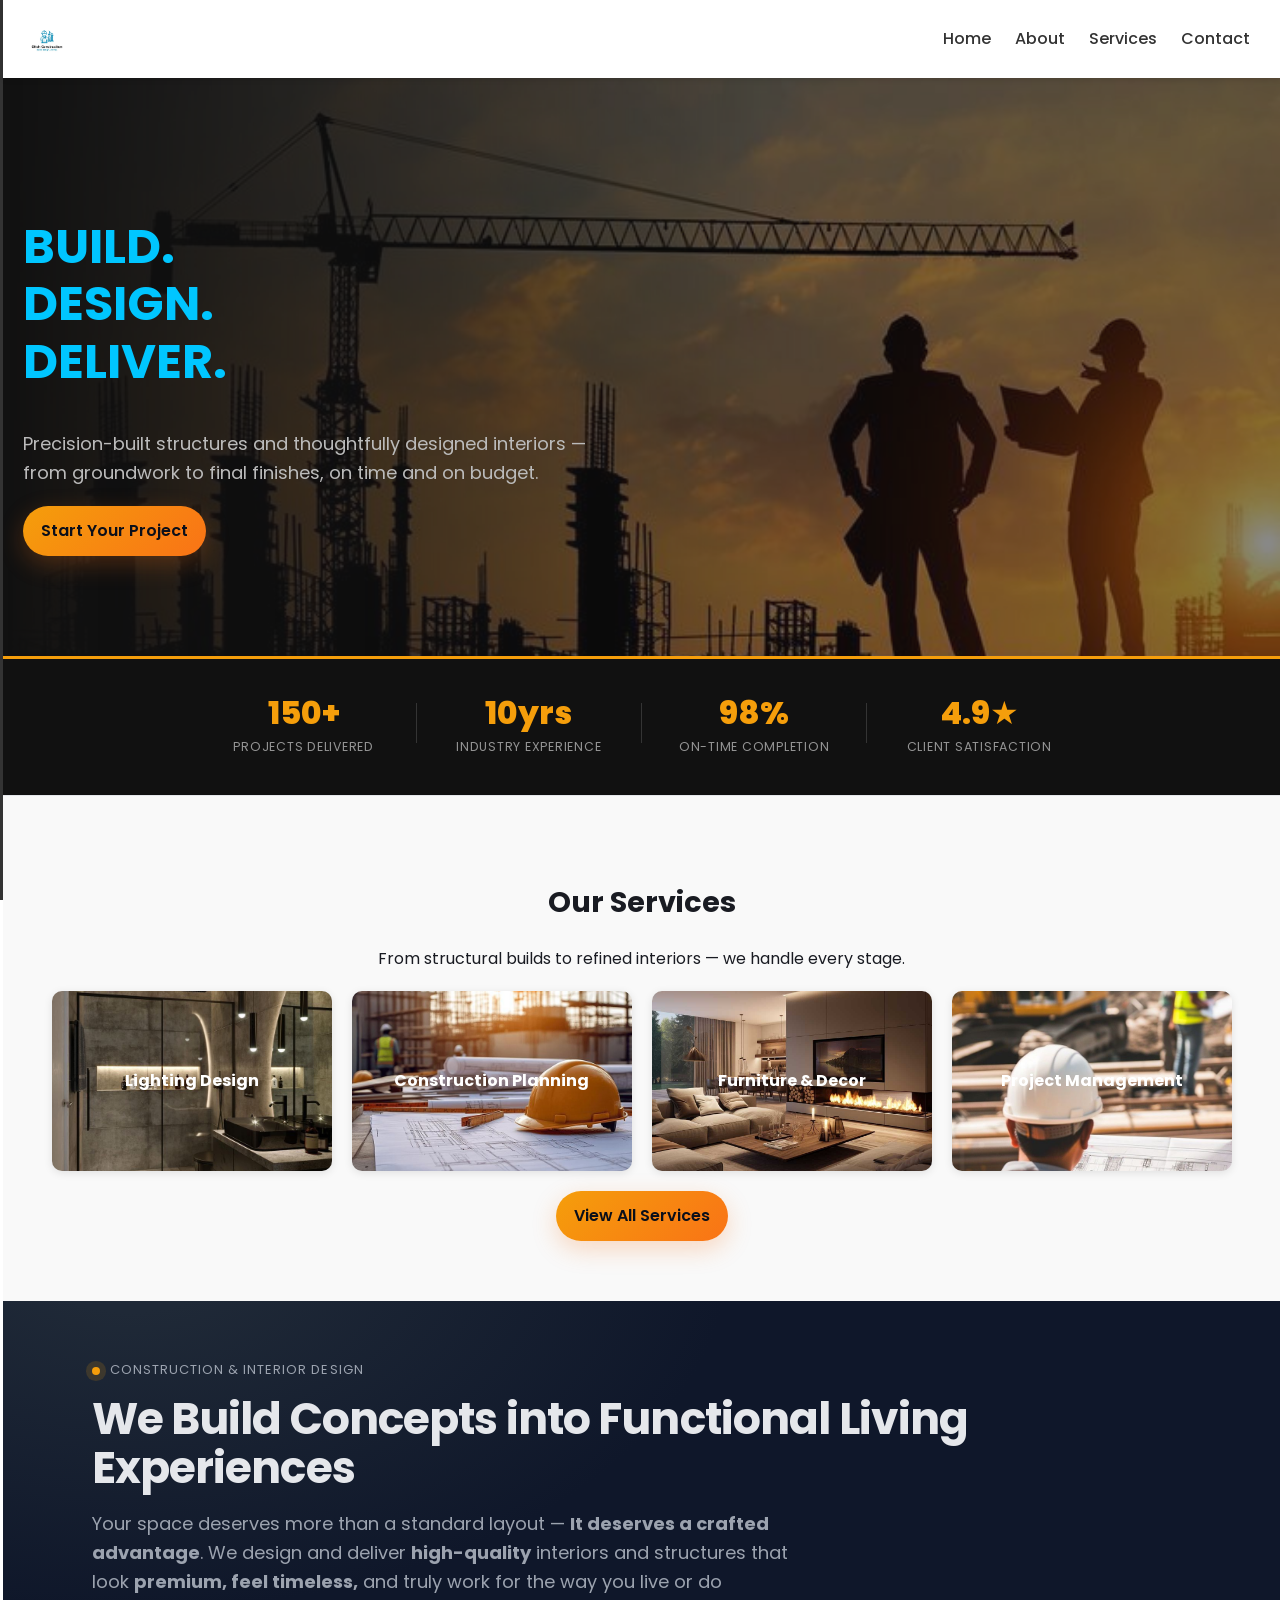
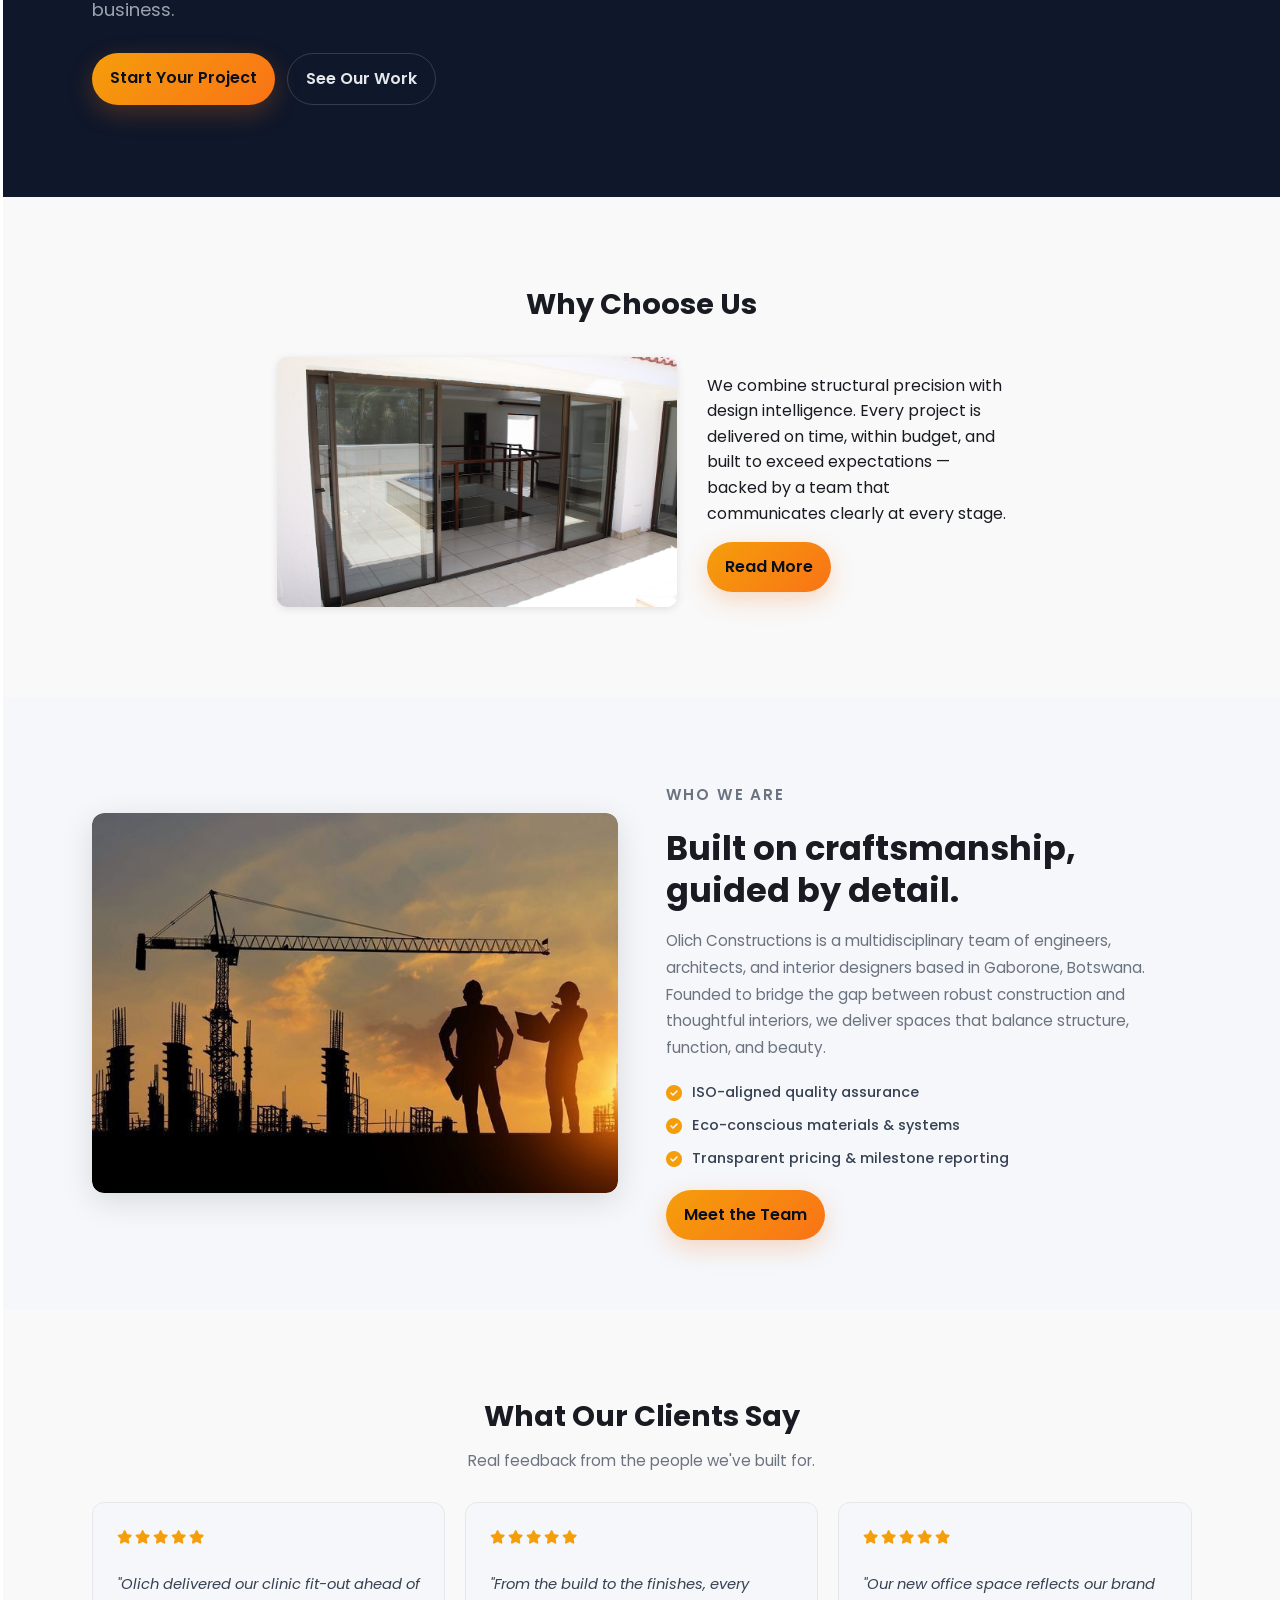
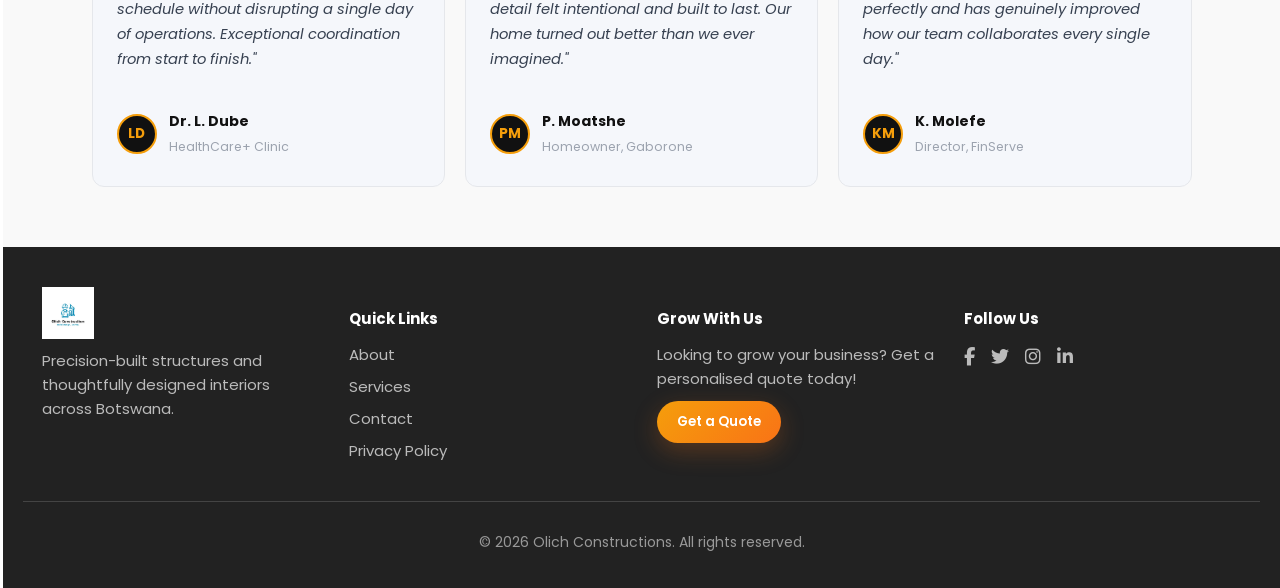
==== commit f76b9140: "Changed the why choose image" ====
--- a/index.html
+++ b/index.html
@@ -97,7 +97,7 @@
   <section class="section">
     <h2>Why Choose Us</h2>
     <div class="content-row">
-      <div class="large-image card" style="background-image: url(house side view with ALU windows.jpg.jpeg);"></div>
+      <div class="large-image card" style="background-image: url(Sliding-Door-Open.jpg);"></div>
       <div class="text">
         <p>We combine structural precision with design intelligence. Every project is delivered on time, within budget, and built to exceed expectations — backed by a team that communicates clearly at every stage.</p>
         <a href="about.html" class="btn btn-primary">Read More</a>
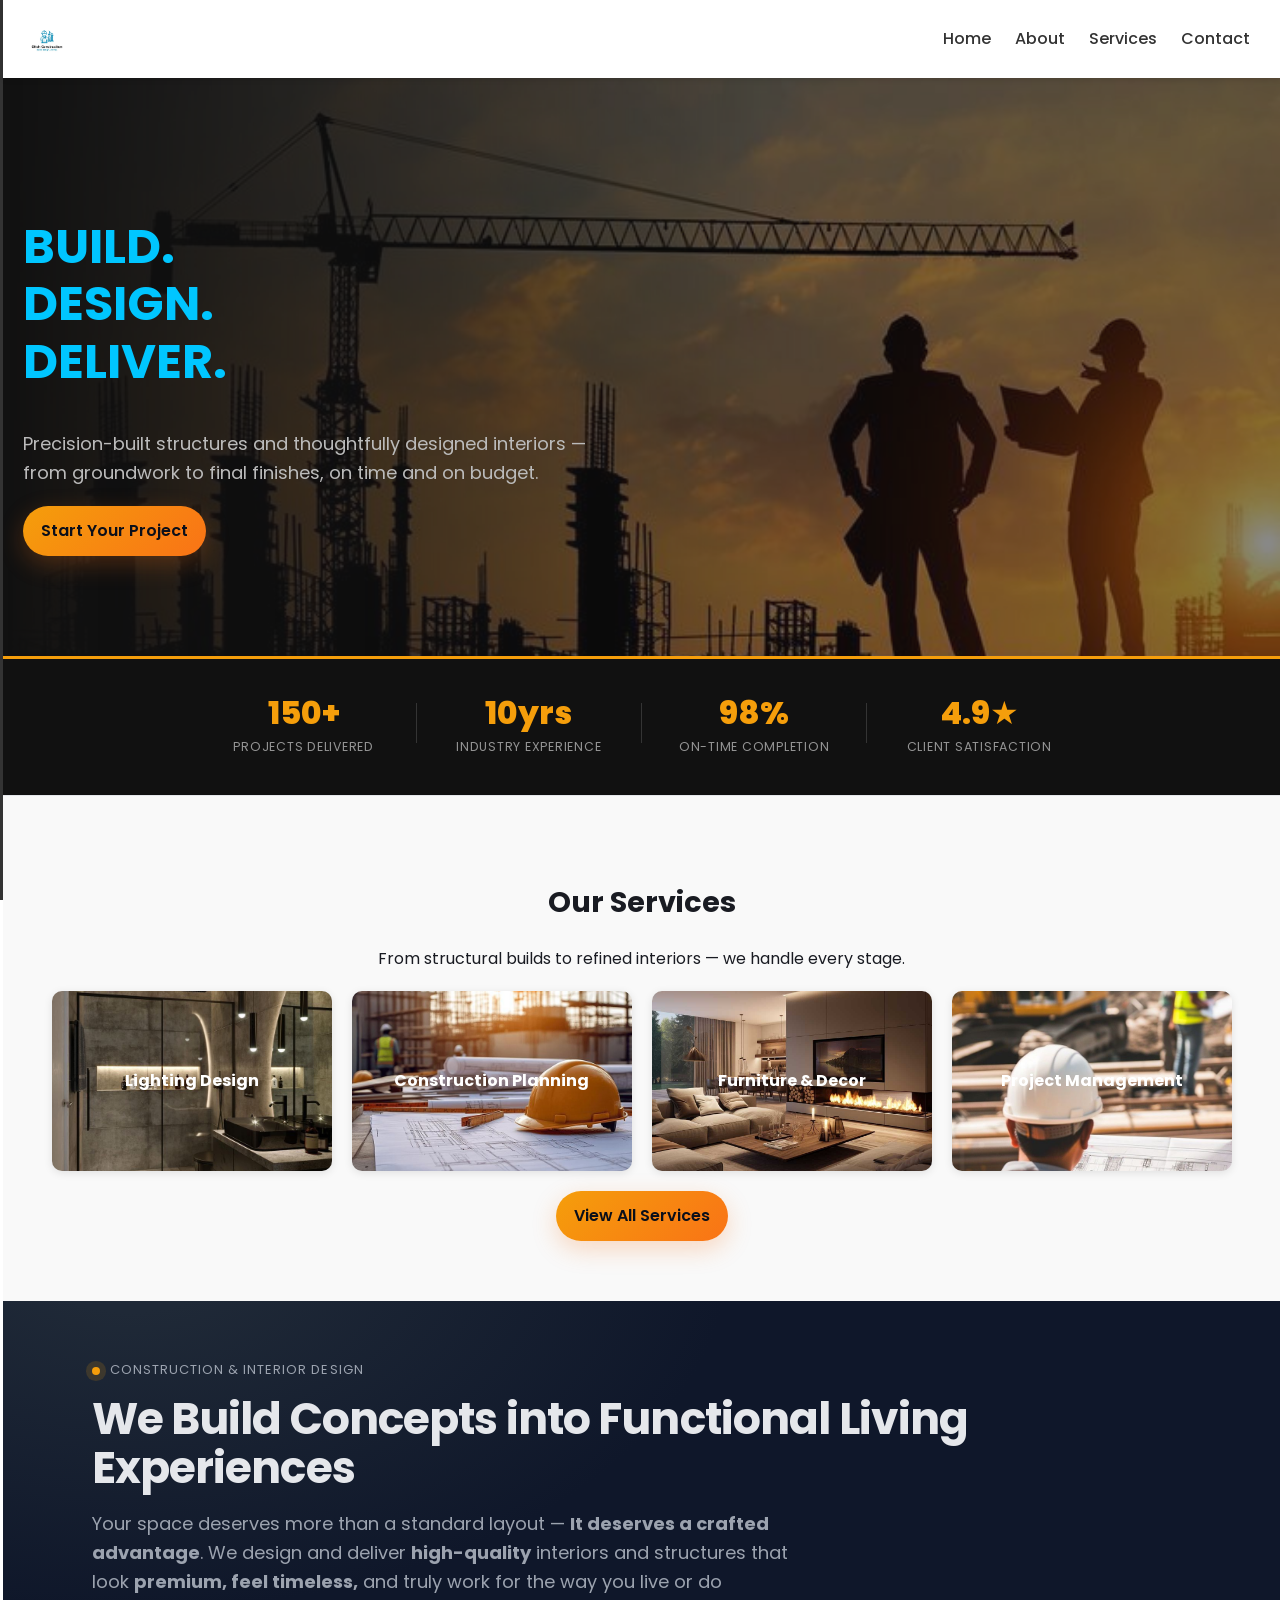
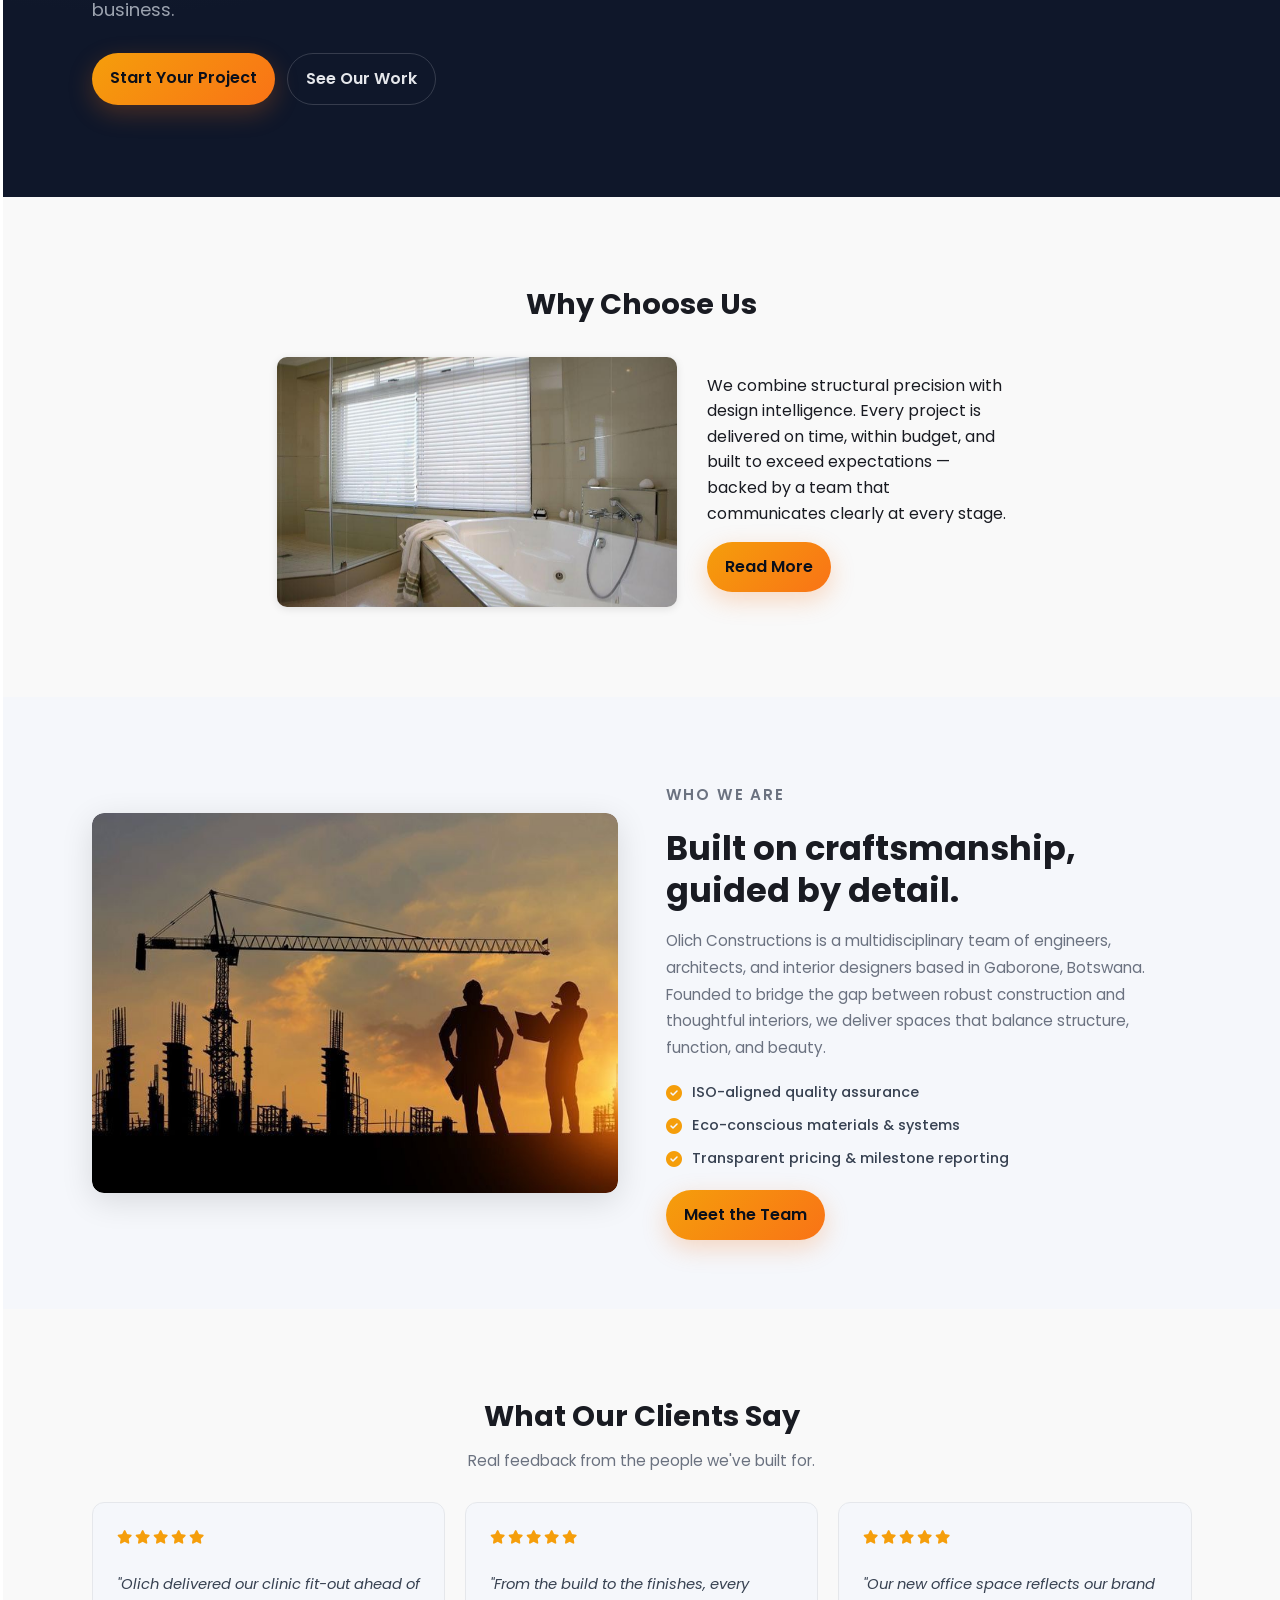
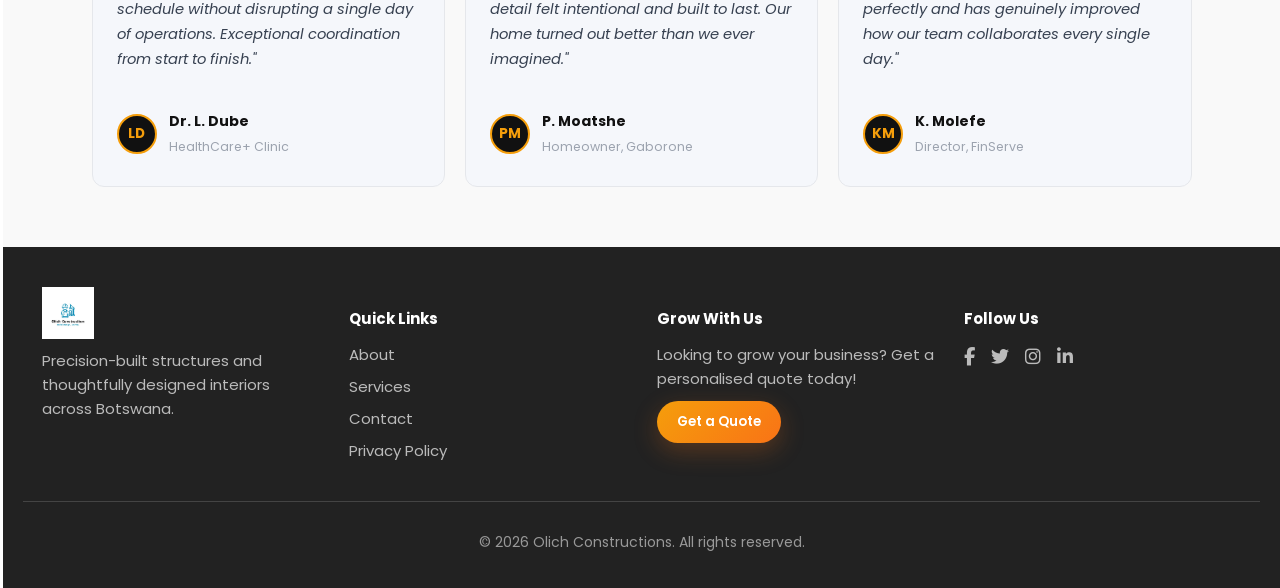
==== commit b4f13536: "Venetian-Blinds.jpeg" ====
--- a/index.html
+++ b/index.html
@@ -97,7 +97,7 @@
   <section class="section">
     <h2>Why Choose Us</h2>
     <div class="content-row">
-      <div class="large-image card" style="background-image: url(Sliding-Door-Open.jpg);"></div>
+      <div class="large-image card" style="background-image: url(Venetian-Blinds.jpeg);"></div>
       <div class="text">
         <p>We combine structural precision with design intelligence. Every project is delivered on time, within budget, and built to exceed expectations — backed by a team that communicates clearly at every stage.</p>
         <a href="about.html" class="btn btn-primary">Read More</a>
